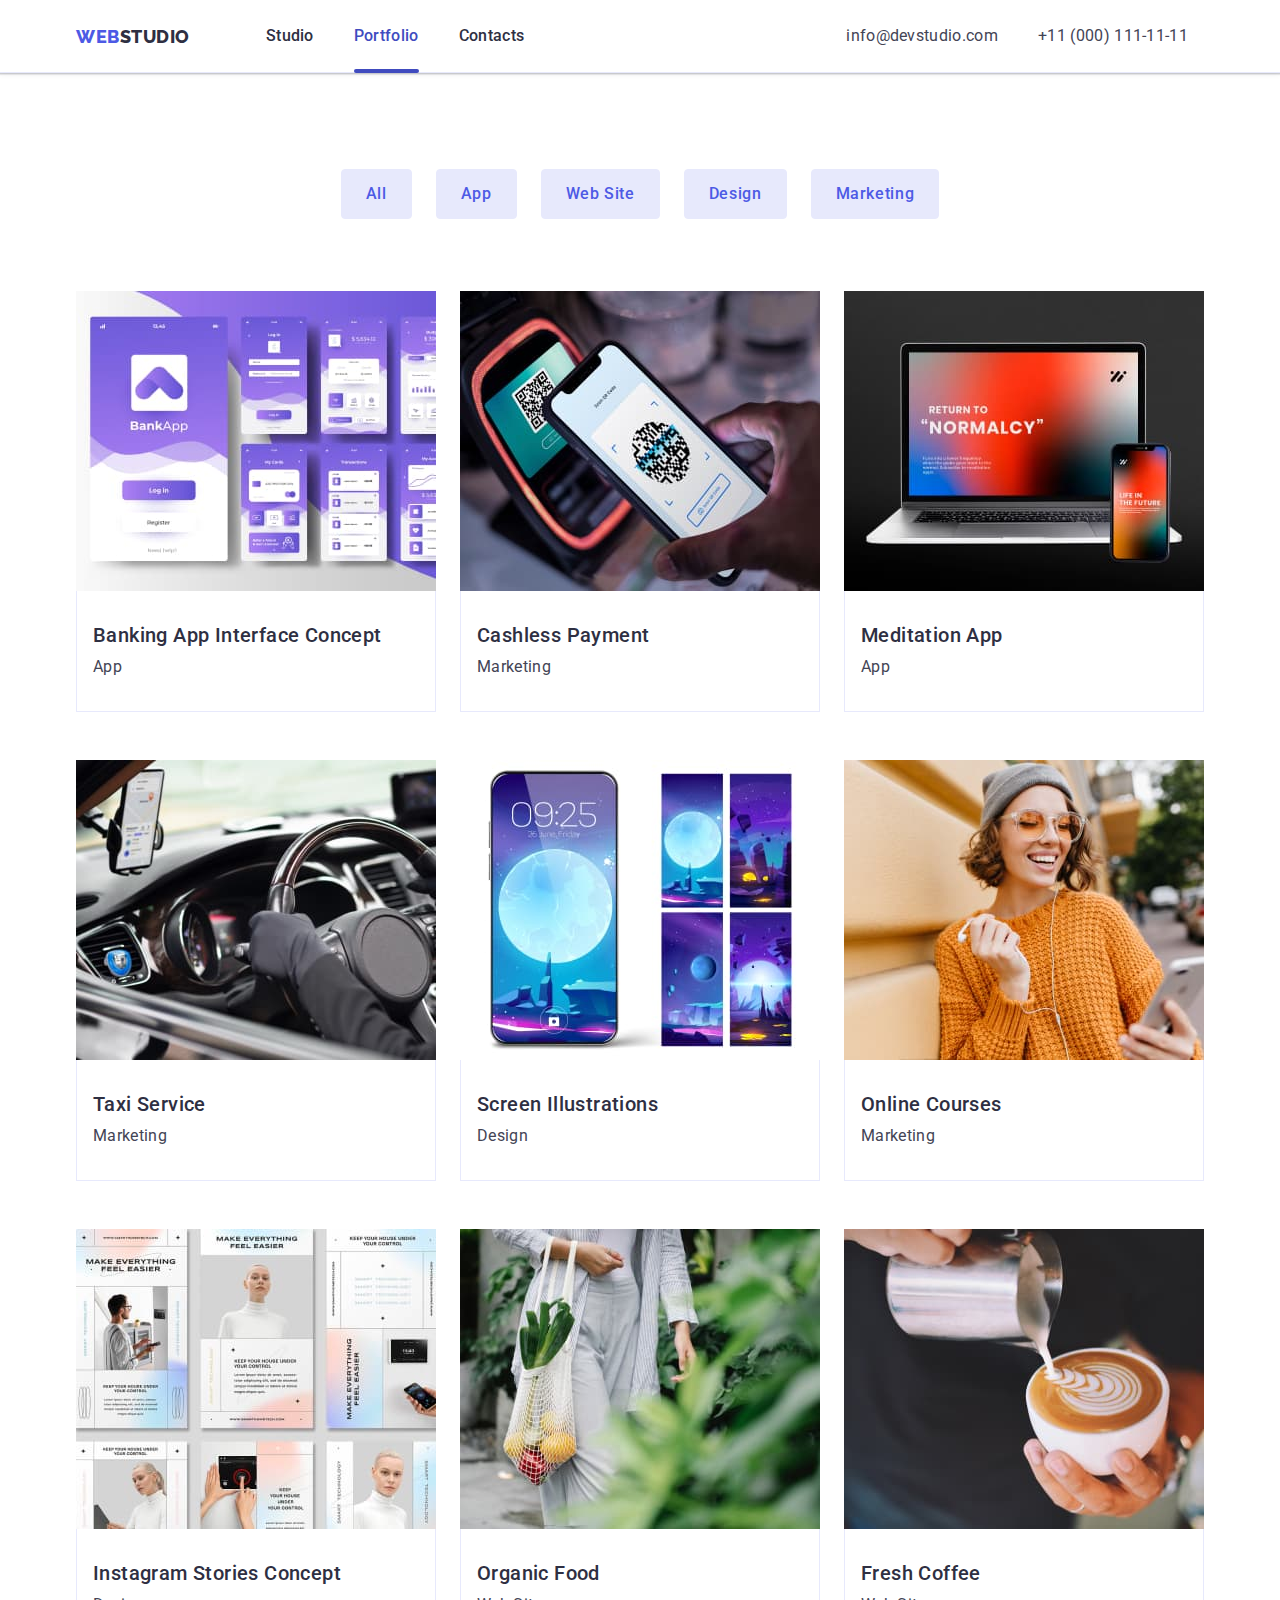
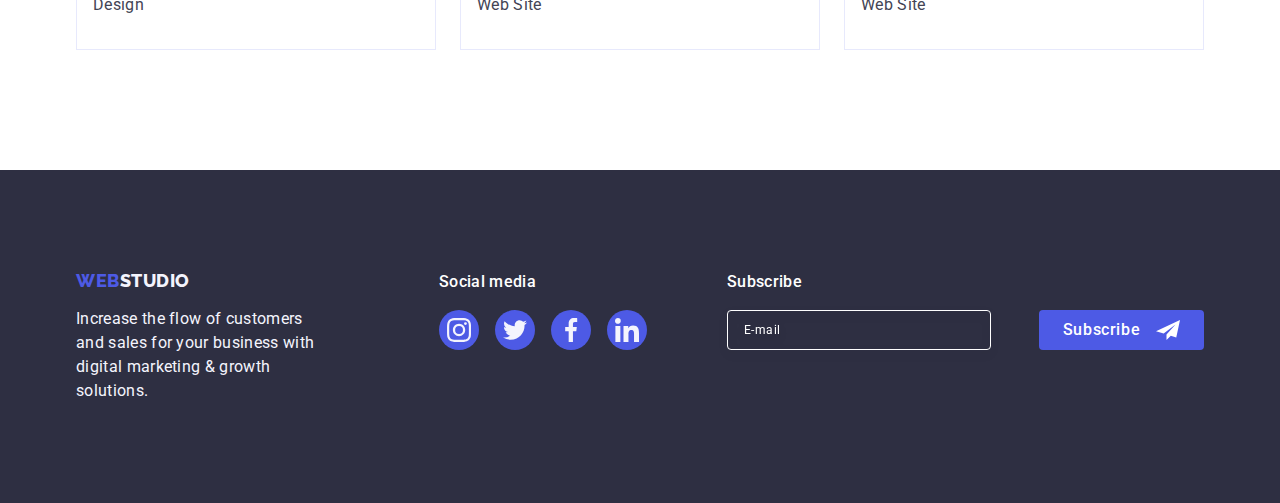
==== portfolio.html @ 4abc6503 "added" ====
<!DOCTYPE html>
<html lang="en">
<head>
    <meta charset="UTF-8">
    <meta name="viewport" content="width=device-width, initial-scale=1.0">
    <title>Portfolio</title>
    <link rel="preconnect" href="https://fonts.googleapis.com">
    <link rel="preconnect" href="https://fonts.gstatic.com" crossorigin>
    <link href="https://fonts.googleapis.com/css2?family=Raleway:wght@600;800&family=Roboto:wght@400;500;700&display=swap" rel="stylesheet">
    <link rel="stylesheet" href="https://cdnjs.cloudflare.com/ajax/libs/modern-normalize/2.0.0/modern-normalize.min.css">
    <link rel="stylesheet" href="css/styles.css">
</head>
<body class="body">
    <header class="header">
        <div class="container container-logo">
            <nav class="header-navigation">
                <a href="/index.html" class="logo"><span class="logo-web">Web</span><span class="logo-studio studio-dark">Studio</span></a>
                    <ul class="header-list">
                        <li class="header-list-main"><a class="header-list-link" href="index.html">Studio</a></li>
                        <li class="header-list-main"><a class="header-list-link current" href="portfolio.html">Portfolio</a></li>
                        <li class="header-list-main"><a class="header-list-link" href="Contacts">Contacts</a></li>
                    </ul>
            </nav>
            <address class="address">
                <ul class="contacts"> 
                    <li class="contacts-list"><a class="contact-item" href="email:info@devstudio.com">info@devstudio.com</a></li> 
                    <li class="contacts-list"><a class="contact-item" href="tel:+11(000)111-11-11">+11 (000) 111-11-11</a></li>
                 </ul>               
            </address>
        </div>
    </header>
<main class="options">
        <section class="options-buttons">
            <div class="container">
                <h1 hidden class="visually-hidden"> Buttons to choose </h1>
                <ul class="options-list">
                    <li class="options-item"><button class="options-item-btn" type="button">All</button></li>
                    <li class="options-item"><button class="options-item-btn" type="button">App</button></li>
                    <li class="options-item"><button class="options-item-btn" type="button">Web Site</button></li>
                    <li class="options-item"><button class="options-item-btn" type="button">Design</button></li>
                    <li class="options-item"><button class="options-item-btn" type="button">Marketing</button></li>
                </ul>
            <!--List of opportunities-->
                    <ul class="opportunities-list">
                        <li class="opportunities-item">
                            <a href="" class="item-card">
                                <div class="opportunities-cover-wrap">
                                    <img src="images/banking.jpg" alt="Banking App">
                                    <p class="opportunities-cover-text">14 Stylish and User-Friendly App Design Concepts · Task Manager App · Calorie Tracker App · Exotic Fruit Ecommerce App · Cloud Storage App</p>
                                </div>
                                <div class="card">
                                    <h2 class="item-text">Banking App Interface Concept</h2>
                                    <p class="item-descrip">App</p>
                                </div>
                            </a>
                        </li>
                        <li class="opportunities-item">
                            <a href="" class="item-card">
                                <div class="opportunities-cover-wrap">
                                    <img src="images/cashless.jpg" alt="Cashless Payment">
                                    <p class="opportunities-cover-text">14 Stylish and User-Friendly App Design Concepts · Task Manager App · Calorie Tracker App · Exotic Fruit Ecommerce App · Cloud Storage App</p>
                                </div>
                                <div class="card">
                                    <h2 class="item-text">Cashless Payment</h2>
                                    <p class="item-descrip">Marketing</p>
                                </div>
                            </a>
                        </li>
                        <li class="opportunities-item">
                            <a href="" class="item-card">
                                <div class="opportunities-cover-wrap">
                                    <img src="images/meditation.jpg" alt="Meditation App" width="360">
                                    <p class="opportunities-cover-text">14 Stylish and User-Friendly App Design Concepts · Task Manager App · Calorie Tracker App · Exotic Fruit Ecommerce App · Cloud Storage App</p>
                                </div>
                                <div class="card">
                                    <h2 class="item-text">Meditation App</h2>
                                    <p class="item-descrip">App</p>
                                </div>
                            </a>
                        </li>
                        <li class="opportunities-item">
                            <a href="" class="item-card">
                                <div class="opportunities-cover-wrap">
                                    <img src="images/taxi.jpg" alt="Taxi Service" width="360">
                                    <p class="opportunities-cover-text">14 Stylish and User-Friendly App Design Concepts · Task Manager App · Calorie Tracker App · Exotic Fruit Ecommerce App · Cloud Storage App</p>
                                </div>
                                <div class="card">
                                    <h2 class="item-text">Taxi Service</h2>
                                    <p class="item-descrip">Marketing</p>
                                </div>
                            </a>
                        </li>
                        <li class="opportunities-item">
                            <a href="" class="item-card">
                                <div class="opportunities-cover-wrap">
                                    <img src="images/illustrations.jpg" alt="Screen Illustrations" width="360">
                                    <p class="opportunities-cover-text">14 Stylish and User-Friendly App Design Concepts · Task Manager App · Calorie Tracker App · Exotic Fruit Ecommerce App · Cloud Storage App</p>
                                </div>
                                <div class="card">
                                    <h2 class="item-text">Screen Illustrations</h2>
                                    <p class="item-descrip">Design</p>
                                </div>
                            </a>
                        </li>
                        <li class="opportunities-item">
                            <a class="item-card">
                                <div class="opportunities-cover-wrap"> 
                                    <img src="images/courses.jpg" alt="Online Courses" width="360">
                                    <p class="opportunities-cover-text">14 Stylish and User-Friendly App Design Concepts · Task Manager App · Calorie Tracker App · Exotic Fruit Ecommerce App · Cloud Storage App</p>
                                </div>
                                <div class="card">
                                    <h2 class="item-text">Online Courses</h2>
                                    <p class="item-descrip">Marketing</p>
                                </div>
                            </a>
                        </li>
                        <li class="opportunities-item">
                            <a class="item-card">
                                <div class="opportunities-cover-wrap">
                                    <img src="images/stories.jpg" alt="Instagram Stories Concept" width="360">
                                    <p class="opportunities-cover-text">14 Stylish and User-Friendly App Design Concepts · Task Manager App · Calorie Tracker App · Exotic Fruit Ecommerce App · Cloud Storage App</p>
                                </div>
                                <div class="card">
                                    <h2 class="item-text">Instagram Stories Concept</h2>
                                    <p class="item-descrip">Design</p>
                                </div>
                            </a>
                        </li>
                        <li class="opportunities-item">
                            <a class="item-card">
                                <div class="opportunities-cover-wrap">
                                    <img src="images/organic.jpg" alt="Organic Food" width="360">
                                    <p class="opportunities-cover-text">14 Stylish and User-Friendly App Design Concepts · Task Manager App · Calorie Tracker App · Exotic Fruit Ecommerce App · Cloud Storage App</p>
                                </div>
                                <div class="card">
                                    <h2 class="item-text">Organic Food</h2>
                                    <p class="item-descrip">Web Site</p>
                                </div>
                            </a>
                        </li>
                        <li class="opportunities-item">
                            <a class="item-card">
                                <div class="opportunities-cover-wrap">
                                    <img src="images/coffee.jpg" alt="Fresh Coffee" width="360">
                                    <p class="opportunities-cover-text">14 Stylish and User-Friendly App Design Concepts · Task Manager App · Calorie Tracker App · Exotic Fruit Ecommerce App · Cloud Storage App</p>
                                </div>
                                <div class="card">
                                    <h2 class="item-text">Fresh Coffee</h2>
                                    <p class="item-descrip">Web Site</p>
                                </div>
                            </a>
                        </li>                            
                    </ul>               
            </div>
        </section>    
</main> 
<footer class="end">
    <div class="container container-footer">
        <div class="container-webstudio">
            <a href="index.html" class="logo-end">Web<span class="logo-studio end-studio">Studio</span></a>
            <p class="end-text">Increase the flow of customers and sales for your business with digital marketing & growth solutions.</p>
        </div>
        <div class="container-socialmedia">
            <p class="social-media-text">Social media</p>
            <ul class="footer-icons-list">
                <li class="footer-icons-item">
                    <a href="./images/icons.svg#icon-instagram" class="footer-icons-links" >
                        <svg class="team-icons" width="24" height="24">
                            <use href="./images/icons.svg#icon-instagram"></use>
                        </svg>
                    </a>
                </li>
                <li class="footer-icons-item">
                    <a href="./images/icons.svg#icon-twitter" class="footer-icons-links">
                        <svg class="team-icons" width="24" height="24">
                            <use href="./images/icons.svg#icon-twitter"></use>
                        </svg>
                    </a>
                </li>
                <li class="footer-icons-item">
                    <a href="./images/icons.svg#icon-facebook" class="footer-icons-links">
                        <svg class="team-icons" width="24" height="24">
                            <use href="./images/icons.svg#icon-facebook"></use>
                        </svg>
                    </a>
                </li>
                <li class="footer-icons-item">
                    <a href="./images/icons.svg#icon-linkedin" class="footer-icons-links">
                        <svg class="team-icons" width="24" height="24">
                            <use href="./images/icons.svg#icon-linkedin"></use>
                        </svg>
                    </a>
                </li>
            </ul>
        </div>
        <div class="footer-subscribe-input">
            <p class="subscribe-text">Subscribe</p>
            <form class="subscribe-form">
                <label aria-label="footer subscribe email input" class="footer-aria-label">
                        <input type="email" name="footer-mail" class="footer-input" placeholder="E-mail"/>   
                </label>
                <button type="submit" class="footer-input-bottom">Subscribe
                    <svg class="icons-subscribe" width="24" height="24">
                        <use href="./images/icons.svg#icon-subscribe"></use>
                    </svg>
                </button> 
            </form>
        </div>
    </div>
</footer> 
</body>
</html>
---- css/styles.css ----
:root {
    --main-color: #FFFFFF;
    --second-color:#2E2F42;
    --third-color:#F4F4FD;
    --fourth-color:#434455;
    --fifth-color:#4D5AE5;
    --border-color:#E7E9FC; 

}

.body{
    background-color: #FFFFFF;
    color: #2E2F42;
    font-family: Roboto, sans-serif;
}

.container {
    max-width: 1158px;
    padding: 0 15px;
    margin: 0 auto;
}

h1, h2, h3, p {
	margin-top: 0;
	margin-bottom: 0;
}
ul{
	margin-top: 0;
	margin-bottom: 0;
	padding-left: 0;
}
img {
    display: block;
    width: 100%;
}
a {
    text-decoration: none;
    color: currentColor;
}
ul {
    list-style-type: none;
}


/* ----------Header-------------- */

.header {
    background-color: var(--main-color);
    border-bottom: 1px solid #e7e9fc;
    box-shadow: 0px 2px 1px rgba(46, 47, 66, 0.08), 
    0px 1px 1px rgba(46, 47, 66, 0.16), 
    0px 1px 6px rgba(46, 47, 66, 0.08);
}

.logo {
    color: #4D5AE5;
    font-size: 18px;
    font-weight: 800;
    line-height: calc(21/18);
    letter-spacing: 0.03em;
    margin-right: 76px;
    font-family: Raleway, sans-serif;
    text-transform: uppercase;
}
.container-logo {
    display: flex;
    align-items: center;
}

.logo-studio {
   color: #2E2F42;
}

.header-navigation {
    display: flex;
    align-items: center;
}
.header-list {
    display: flex;
    gap: 40px;
    margin-right: 322px;
}

.header-list-link {
    color: var(--second-color);
    font-size: 16px;
    font-weight: 500;
    line-height: calc(24/16);
    letter-spacing: 0.02em;
    padding: 24px 0;
    display: block;
    transition-property: color;
    transition: 250ms;
    transition-timing-function: cubic-bezier(0.4, 0, 0.2, 1);
}
.address {
    font-style: normal;
}
.contacts {
    display: flex;
    gap: 40px;
    margin-left: auto;
}
.header-list-link:hover {
    color: #404BBF;
}
.contact-item {
    color: var(--fourth-color);
    font-size: 16px;
    font-weight: 400;
    line-height: calc(24/16);
    letter-spacing: 0.02em;
    transition: color 250ms cubic-bezier(0.4, 0, 0.2, 1);
}
.contact-item:hover, .contact-item:focus {
    color: #404BBF;
}

/* -------- First Part -------- */

.main-part {
    background-color: var(--second-color);
    margin: 0 auto;
    padding: 188px 0;
    background-image: linear-gradient(rgba(46, 47, 66, 0.7), rgba(46, 47, 66, 0.7)), url(../images/background.jpeg);
    background-repeat: no-repeat;
    background-position: center;
    background-size: cover;
    max-width: 1440px;
}

.main-thesis {
    color: var(--main-color);
    font-size: 56px;
    font-weight: 700;
    line-height: 1.07;
    letter-spacing: 0.02em;
    max-width: 496px;
    text-align: center;
    margin: 0 auto;
}

.main-button { 
    color: var(--main-color);
    background-color: var(--fifth-color);
    font-family: inherit;
    line-height: calc(24/16);
    letter-spacing: 0.04em;
    cursor: pointer;
    display: block;
    margin: 0 auto;
    min-width: 169px;
    height: 56px;
    border: none;
    border-radius: 4px;
    margin-top: 48px;
    transition: background-color 250ms cubic-bezier(0.4, 0, 0.2, 1);
}
.main-button:hover, .main-button:focus {
    background-color: #404BBF;
}

.main-description-icons {
    width: 100%;
    height: 112px;
    background-color: #F4F4FD;
    margin-bottom: 13px;
    display: flex;
    align-items: center;
    justify-content: center;

}

/*-------------Second Part-----------*/

.main-description {
    padding: 120px 0;
}
.main-description-icons {
    border-radius: 4px;
    margin-bottom: 8px;
}
.main-description-list {
    background-color: var(--main-color);
    display: flex;
    gap: 24px;
}
.visually-hidden {
    position: absolute;
    width: 1px;
    height: 1px;
    margin: -1px;
    border: 0;
    padding: 0;
    white-space: nowrap;
    clip-path: inset(100%);
    clip: rect(0 0 0 0);
    overflow: hidden;
}
.main-description-item {
    width: calc((100% - 72px) / 4);
}
.description-name {
    font-size: 20px;
    font-weight: 500;
    line-height: calc(24/20);
    letter-spacing: 0.02em;  
    margin-bottom: 8px;
}

.description-mean {
    font-size: 16px;
    font-weight: 400;
    line-height: 1.5em;
    letter-spacing: 0.02em;
    color: #434455;
}
.about {
    padding-bottom: 120px;
}
.about-do {
    font-size: 36px;
    font-weight: 700;
    line-height: calc(40/36);
    letter-spacing: 0.02em;  
    color: var(--second-color);
    text-align: center;
    margin-bottom: 72px;
}
.about-do-list {
    display: flex;
    gap: 24px;
}
.about-do-item {
    width: calc((100% - 48px) / 3);
}

/*-------------Third Part------------*/
.team {
    background-color: var(--third-color);
    padding: 120px 0;
}
.our-team {
    font-size: 36px;
    font-weight: 700;
    line-height: calc(40/30);
    letter-spacing: 0.02em;
    text-align: center;
}
.our-team {
    margin-bottom: 72px;
}
.our-team-list {
    display: flex;
    gap: 24px;
}
.our-team-item {
    background-color: #FFFFFF;
    width: calc((100% - 72px) / 4);
    border-radius: 0px 0px 4px 4px; 
    box-shadow:  0px 1px 6px rgba(46, 47, 66, 0.08), 0px 1px 1px rgba(46, 47, 66, 0.16), 0px 2px 1px rgba(46, 47, 66, 0.08);
}
.worker{
    padding: 32px 0;
}
.name {
    font-size: 20px;
    font-weight: 500;
    line-height: calc(24/20);
    letter-spacing: 0.02em;
    margin-bottom: 8px;
    text-align: center;
}
.who {
    font-size: 16px;
    font-weight: 400;
    line-height: calc(24/16);
    letter-spacing: 0.02em;
    color: #434455;
    text-align: center;
}
.team-icons-list {
    display: flex;
    justify-content: center;
}
.team-icons-list {
    gap: 24px;
}
.team-icons-links {
    fill:none;
    width: 100%;
    height: 100%;
    background-color: #4D5AE5;
    border-radius: 50%;
    display: flex;
    align-items: center;
    justify-content: center;
    margin-top: 12px;
    transition: background-color 250ms cubic-bezier(0.4, 0, 0.2, 1);
}
.team-icons-links:hover, .team-icons-links:focus {
    background-color: #404bbf;
}
.team-icons-item {
    width: 40px;
    height: 40px;
}
.team-icons {
    fill: #f4f4fd;
}
.customers {
    padding: 120px 0;
}
.customers-thesis{
    font-size: 36px;
    font-weight: 700;
    line-height: calc(40/30);
    letter-spacing: 0.02em;
    text-align: center;
    line-height: 1.11;
    margin-bottom: 72px;
}
.customers-list {
    display: flex;
    gap: 24px;
}
.customers-item {
    width: calc((100% - 5 * 24px)/6);
    height: 88px;
}

.item-customer-icon {
    width: 100%;
    height: 100%;
    border-radius: 4px;
    border: 1px solid #8E8F99;
    display: flex;
    align-items: center;
    justify-content: center;
    color: #8e8f99;
    transition: border-color 250ms cubic-bezier(0.4, 0, 0.2, 1), color 250ms cubic-bezier(0.4, 0, 0.2, 1);
}
.item-customer-icon:hover {
    color: #404bbf;
    border-color: #404bbf;
}
.item-customer-icon:focus {
    color: #404bbf;
    border-color: #404bbf;
}

.customer-icon {
    fill: currentColor;
}
/*------------------Footer Part--------------*/
.end {
    background-color: var(--second-color);
    padding: 100px 0;
}
.logo-end{
    font-family: Raleway, sans-serif;
    color: #4D5AE5;
    font-size: 18px;
    font-weight: 800;
    line-height: calc(21/18);
    letter-spacing: 0.03em;
    display: inline-block;
    margin-bottom: 16px;
    text-transform: uppercase;
}
.end-studio {
    color: var(--third-color);
}
.end-text {
    font-size: 16px;
    font-weight: 400;
    line-height: calc(24/16);
    letter-spacing: 0.02em;
    color: var(--third-color);
    max-width: 264px;
}
.footer-icons-list {
    display: flex;
    gap: 16px;
}

.footer-icons-links {
    width: 40px;
    height: 40px;
    background-color: #4D5AE5;
    border-radius: 50%;
    display: flex;
    align-items: center;
    justify-content: center;
    transition: background-color 250ms cubic-bezier(0.4, 0, 0.2, 1);
}
.footer-icons-links:hover, .footer-icons-links:focus {
    background-color: #31d0aa;
}
.container-footer {
    display: flex;
    align-items: baseline;
}
.container-webstudio {
    margin-right: 120px;
}
.social-media-text {
    font-size: 16px;
    font-weight: 500;
    line-height: 1.5;
    letter-spacing: 0.02em;
    text-align: left;
    color: var(--main-color);
    margin-bottom: 16px;
}

/*------------------- PORTFOLIO ------------------*/


.options-buttons {
    padding-top: 96px;
    padding-bottom: 120px;
}

.options-list {
    display: flex;
    justify-content: center;
    gap: 24px;
    margin-bottom: 72px;
}

.card {
    border: 1px solid var(--border-color);
    padding: 32px 16px;
    border-top: none;
}

.options-item-btn {
    color: #4D5AE5;
    background-color: var(--border-color);
    font-size: 16px;
    font-weight: 500;
    line-height: calc(24/16);
    letter-spacing: 0.04em;
    border: none;
    cursor: pointer;
    padding: 12px 24px;
    border: 1px solid #e7e9fc;
    border-radius: 4px; 
    transition: color 250ms cubic-bezier(0.4, 0, 0.2, 1), background-color 250ms cubic-bezier(0.4, 0, 0.2, 1), border-color 250ms cubic-bezier(0.4, 0, 0.2, 1), box-shadow 250ms cubic-bezier(0.4, 0, 0.2, 1); 
}

.options-item-btn:hover, .options-item-btn:focus{ 
    background-color: #404BBF;
    color: #FFFFFF;  
    border: 1px solid transparent;
    box-shadow: 3px 1px rgba(0, 0, 0, 0.1), 0px 2px 1px rgba(0, 0, 0, 0.08), 0px 2px 2px rgba(0, 0, 0, 0.12); 
    transition: 250ms cubic-bezier(0.4, 0, 0.2, 1), background-color 250ms cubic-bezier(0.4, 0, 0.2, 1), border-color 250ms cubic-bezier(0.4, 0, 0.2, 1), box-shadow 250ms cubic-bezier(0.4, 0, 0.2, 1); 
}

.opportunities-list {
    display: flex;
    flex-wrap: wrap;
    column-gap: 24px;
    row-gap: 48px;
}
.opportunities-item {
    background-color: #FFFFFF;
    transition: box-shadow 250ms cubic-bezier(0.4, 0, 0.2, 1); 
}


.opportunities-cover-wrap {
    position: relative; 
    overflow: hidden;
}

.opportunities-cover-wrap:focus .opportunities-cover-text {
    transform: translateY(0);
}

.opportunities-cover-wrap:hover .opportunities-cover-text {
    transform: translateY(0);
}

.opportunities-cover-text {
    position: absolute;
    top:0;
    font-size: 16px;
    line-height: 1.5;
    letter-spacing: 0.02em;
    color: #f4f4fd;
    padding: 40px 32px;
    background-color: #4d5ae5; 
    width: 100%;
    height: 100%;
    transform: translateY(100%);
    transition: transform 250ms cubic-bezier(0.4, 0, 0.2, 1);
}
.item-card {
    display: block;
    background-color: var(--main-color);
    transition: box-shadow 250ms cubic-bezier(0.4, 0, 0.2, 1);
}

.item-card:hover {
    box-shadow: 0px 1px 6px rgba(46, 47, 66, 0.08), 0px 1px 1px rgba(46, 47, 66, 0.16), 0px 2px 1px rgba(46, 47, 66, 0.08);
}

.item-card:focus {
    box-shadow: 0px 1px 6px rgba(46, 47, 66, 0.08), 0px 1px 1px rgba(46, 47, 66, 0.16), 0px 2px 1px rgba(46, 47, 66, 0.08);
}

.item-card:hover .opportunities-cover-text {
    transform: translateY(0);
}

.item-card:focus .opportunities-cover-text {
    transform: translateY(0);
}

.item-text {
    font-size: 20px;
    font-weight: 500;
    line-height: calc(24/20);
    letter-spacing: 0.02em;
}
.item-text {
    margin-bottom: 8px;
}
.item-descrip {
    font-size: 16px;
    font-weight: 400;
    line-height: calc(24/16);
    letter-spacing: 0.02em;
    color: #434455;
}


/*---------------Backdrop---------------*/

.backdrop {
    position: fixed;
    width: 100%;
    height: 100%;
    background-color: #2E2F4266;
    top:0;
    transition: opacity 250ms cubic-bezier(0.4, 0, 0.2, 1), visibility 250ms cubic-bezier(0.4, 0, 0.2, 1); 
}

.modal {
    position: absolute;
    top: 50%;
    left: 50%;
    transform: translate(-50%, -50%) scaleX(1);
    width: 408px;
    min-height: 584px;
    border-radius: 4px;
    background-color: #FCFCFC;
    transition: transform 250ms cubic-bezier(0.4, 0, 0.2, 1);
    box-shadow: 0px 1px 1px rgba(0, 0, 0, 0.14), 0px 1px 3px rgba(0, 0, 0, 0.12), 0px 2px 1px rgba(0, 0, 0, 0.2);
    padding: 72px 24px 24px 24px;
}
.backdrop.is-hidden .modal {
    transform: translate(-50%, -50%) scaleX(0);
}
.close-btn {
    width: 24px;
    height: 24px;
    padding: 0;
    display: flex;
    justify-content: center;
    align-items: center;
    border-radius: 50%;
    background-color: #E7E9FC;
    border: 1px solid rgb(0, 0, 0, 0.1);
    position: absolute;
    top: 24px;
    right: 24px;
    cursor: pointer;
    transition: background-color 250ms cubic-bezier(0.4, 0, 0.2, 1), border 250ms cubic-bezier(0.4, 0, 0.2, 1); 
}
.close-btn:hover, .close-btn:focus {
    background-color: #404bbf; 
    border: none;
    fill: #ffffff;
}
.close-icon {
    transition: fill 250ms cubic-bezier(0.4, 0, 0.2, 1);
}
.is-hidden {
    opacity: 0;
    visibility: hidden;
    pointer-events: none;
}

.current {
    position: relative;
    color: #404bbf;
    transition: color 250ms cubic-bezier(0.4, 0, 0.2, 1);
}
.current::after {
    position: absolute;
    display: block;
    width: 100%;
    height: 4px;
    content: '';
    background-color: #404BBF;
    bottom: -1px;
    border-radius: 2px;
}

.modal-title {
    font-family: Roboto;
    font-size: 16px;
    font-weight: 500;
    line-height: 24px;
    letter-spacing: 0.02em;
    text-align: center;
    background-color: rgba(252, 252, 252, 1);
    margin-bottom: 23px;
    margin-bottom: 16px;
}
.modal-input {
    width: 100%;
    height: 40px;
    border: 1px solid rgba(46, 47, 66, 0.4);
    border-radius: 4px;
    padding-left: 38px;
    padding-right: 19px;
    outline: transparent;
    transition: border-color 250ms cubic-bezier(0.4, 0, 0.2, 1);
    background-color: transparent;
}
.modal-lebal {
    display: block;
    margin-bottom: 4px;
    font-size: 12px;
    font-family: inherit;
    line-height: 1.17;
    letter-spacing: 0.04em;
    color: rgba(142, 143, 153, 1);
    
}

.modal-input:focus {
    border-color: var(--fifth-color);
}
.modal-input:focus + .modal-icon {
    fill: var(--fifth-color);
}

.modal-comment {
    width: 100%;
    height: 120px;
    background-color: transparent; 
    border: 1px solid rgba(46, 47, 66, 0.4);
    border-radius: 4px;
    padding-left: 38px;
    padding-right: 19px;
    outline: transparent;
    transition: border-color 250ms cubic-bezier(0.4, 0, 0.2, 1);
    color: rgba(46, 47, 66, 0.4);
    font-family: inherit;
    font-size: 12px;
    line-height: 1.17; 
    letter-spacing: 0.04em; 
    resize: none;
}
.modal-comment {
    padding: 8px 16px;
}
.modal-comment:focus  {
    border-color: #4D5AE5;
}

.modal-field {
    margin-bottom: 8px;
}
.modal-field-comment {
    margin-bottom: 16px;
}

.modal-field-privacy {
    margin-bottom: 24px;
}
.modal-button {
    display: block;
    background-color: rgba(77, 90, 229, 1);
    color: rgba(255, 255, 255, 1);
    font-family: inherit;
    line-height: calc(24/16);
    letter-spacing: 0.04em;
    font-weight: 500;
    cursor: pointer;
    min-width: 169px;
    height: 56px;
    border: none;
    border-radius: 4px;
    box-shadow: 0px 4px 4px 0px rgba(0, 0, 0, 0.15);
    margin-top: 24px;
    transform: translateX(50%);
    transition: background-color 250ms cubic-bezier(0.4, 0, 0.2, 1);
}

.modal-button:disabled {
    background-color: rgba(77, 90, 229, 1);
    color: rgba(255, 255, 255, 1);
}
.modal-input-box {
    position: relative;
}
.modal-input::placeholder {
    font-family: inherit;
    line-height: calc(14/12);
    letter-spacing: 0.04em;
    color: rgba(46, 47, 66, 0.4);
}
.modal-icon {
    position: absolute;
    left: 18px;
    top: 50%;
    transform: translateY(-50%);
    transition: fill 250ms cubic-bezier(0.4, 0, 0.2, 1);
    left: 16px;
}

.modal-policy-text {
    color: rgba(142, 143, 153, 1);
    font-size: 12px;
    line-height: 1.17; 
    letter-spacing: 0.04em; 
    display: block;
    align-items: center;
}

.modal-policy-check {
    color: var(--fifth-color);
    text-decoration: underline;
}

.span-privacy {
    width: 16px;
    height: 16px;
    border-radius: 2px;
    border: 1px solid rgba(46, 47, 66, 0.4);
    margin-right: 8px;
    display: inline-flex;
    align-items: center;
    justify-content: center;
    fill: transparent;
    transition: background-color 250ms cubic-bezier(0.4, 0, 0.2, 1), border 250ms cubic-bezier(0.4, 0, 0.2, 1), fill 250ms cubic-bezier(0.4, 0, 0.2, 1);
}


.modal-policy:checked + .modal-policy-text span {
    background-color: #404bbf;
    border: none;
    fill: #F4F4FD;
}

.subscribe-text {
    font-size: 16px;
    font-weight: 500;
    line-height: 1.5;
    letter-spacing: 0.02em;
    text-align: left;
    color: var(--main-color);
    margin-bottom: 16px;
}
.footer-subscribe-input {
    display: block;
    margin-left: 80px;
}

.footer-input {
    width: 264px;
    height: 40px;
    padding: 16px;
    border-radius: 4px;
    color: #FFFFFF;
    border: 1px solid var(--main-color);
    background-color:transparent;
    margin-right: 24px;
    font-size: 12px;
    line-height: 1.5;
    letter-spacing: 0.04em; 
    filter: drop-shadow(0px 4px 4px rgba(0, 0, 0, 0.15));
}
.footer-input::placeholder {
    color: var(--main-color);
}
.subscribe-form {
    display: flex;
    gap: 24px;
}

.footer-input-bottom {
    min-width: 165px;
    height: 40px;
    display: flex;
    align-items: center;
    justify-content: center;
    color: var(--main-color);
    background-color: rgba(77, 90, 229, 1);
    font-family: "Roboto", sans-serif;
    font-size: 16px;
    font-weight: 500;
    line-height: 1.5;
    letter-spacing: 0.04em;
    border-radius: 4px;
    border: none;
    cursor: pointer;
}
.icons-subscribe {
    margin-left: 16px;
    fill: var(--main-color);
}
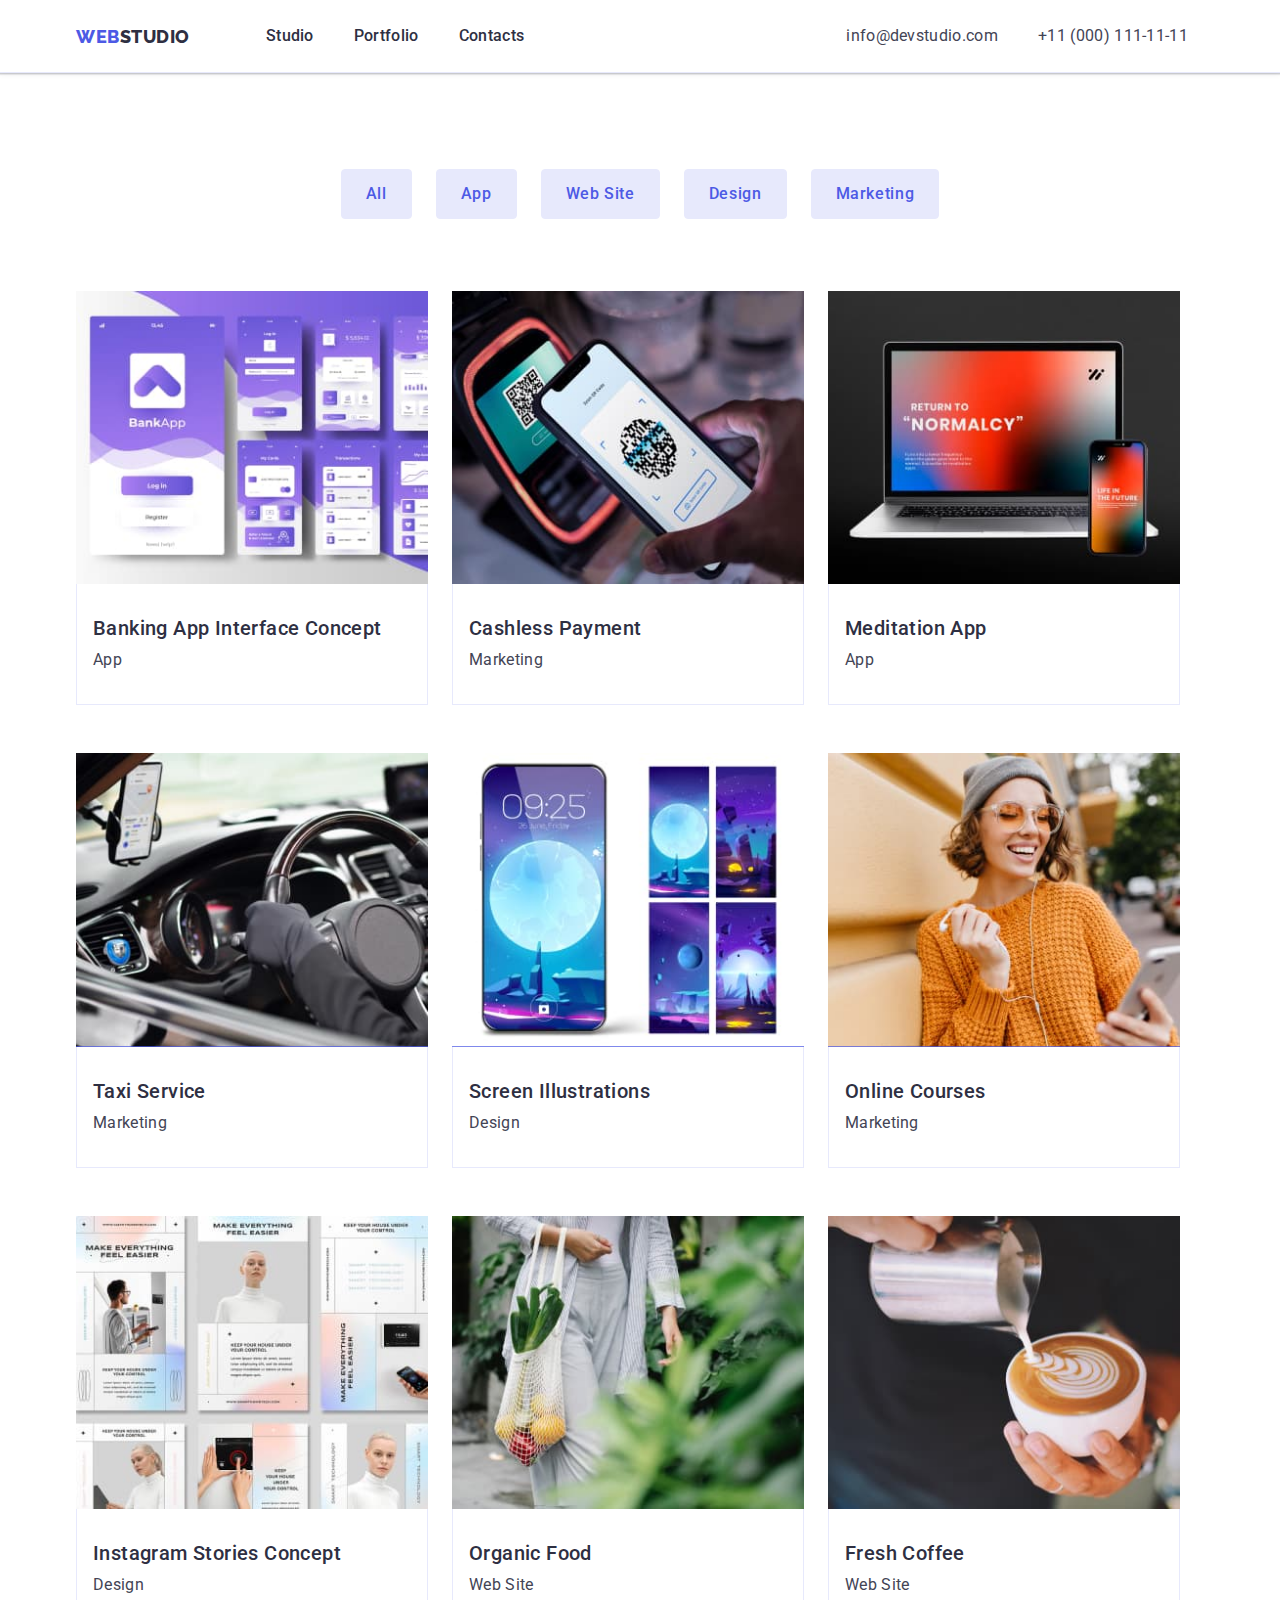
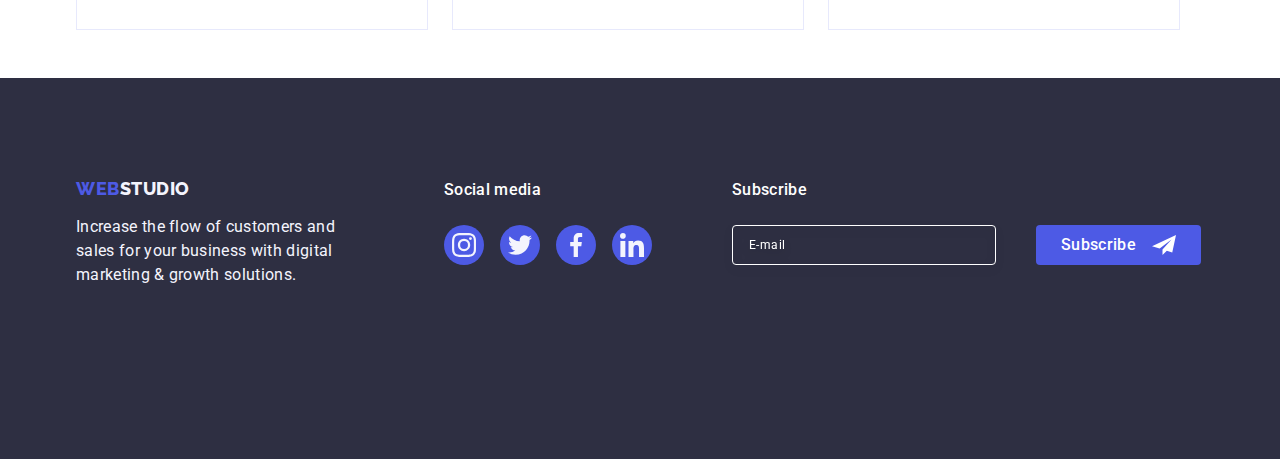
==== commit c76c13f3: "changes" ====
--- a/portfolio.html
+++ b/portfolio.html
@@ -27,6 +27,59 @@
                     <li class="contacts-list"><a class="contact-item" href="tel:+11(000)111-11-11">+11 (000) 111-11-11</a></li>
                  </ul>               
             </address>
+                <button type="button" class="header-data-open" data-menu-open>
+                    <svg class="open-icon" width="30" height="19">
+                          <use href="./images/icons.svg#icon-charm"></use>
+                    </svg>
+                </button>
+        </div>
+        <div class="mob-menu is-hidden" data-menu>
+            <div class="mob-menu-div">
+                <button type="button" class="header-menu-close" data-menu-close>
+                    <svg class="close-icon" width="8" height="8">
+                        <use href="./images/icons.svg#icon-close"></use>
+                    </svg>
+                </button>
+                <ul class="mob-menu-list">
+                    <li class="mob-menu-list-main"><a class="mob-menu-list-link current" href="index.html">Studio</a></li>
+                    <li class="mob-menu-list-main"><a class="mob-menu-list-link" href="portfolio.html">Portfolio</a></li>
+                    <li class="mob-menu-list-main"><a class="mob-menu-list-link" href="Contacts">Contacts</a></li>
+                </ul>
+            </div>
+            <ul class="mob-menu-contacts"> 
+                <li class="mob-contacts-list mob-list-tel"><a class="mob-contact-item mob-tel" href="tel:+11(000)111-11-11">+11 (000) 111-11-11</a></li>
+                <li class="mob-contacts-list mob-list-email"><a class="mob-contact-item mob-email" href="email:info@devstudio.com">info@devstudio.com</a></li> 
+             </ul>  
+            <ul class="mob-icons-list">
+                <li class="mob-icons-item">
+                    <a href="./images/icons.svg#icon-instagram" class="mob-icons-links" >
+                        <svg class="team-icons" width="24" height="24">
+                               <use href="./images/icons.svg#icon-instagram"></use>
+                        </svg>
+                    </a>
+                </li>
+                <li class="mob-icons-item">
+                    <a href="./images/icons.svg#icon-twitter" class="mob-icons-links">
+                        <svg class="team-icons" width="24" height="24">
+                            <use href="./images/icons.svg#icon-twitter"></use>
+                        </svg>
+                    </a>
+                </li>
+                <li class="mob-icons-item">
+                    <a href="./images/icons.svg#icon-facebook" class="mob-icons-links">
+                        <svg class="team-icons" width="24" height="24">
+                            <use href="./images/icons.svg#icon-facebook"></use>
+                        </svg>
+                    </a>
+                </li>
+                <li class="mob-icons-item">
+                    <a href="./images/icons.svg#icon-linkedin" class="mob-icons-links">
+                        <svg class="team-icons" width="24" height="24">
+                            <use href="./images/icons.svg#icon-linkedin"></use>
+                        </svg>
+                    </a>
+                </li>
+            </ul>
         </div>
     </header>
 <main class="options">
@@ -45,7 +98,12 @@
                         <li class="opportunities-item">
                             <a href="" class="item-card">
                                 <div class="opportunities-cover-wrap">
-                                    <img src="images/banking.jpg" alt="Banking App">
+                                    <picture>
+                                        <source srcset="images/bank-mob-1.jpg 1px, ./images/bank-mob-2.jpg 2px" media="(min-width:428px)"/>
+                                        <source srcset="images/bank-tab-1.jpg 1px, ./images/bank-tab-2.jpg 2px" media="(min-width:768px)"/>
+                                        <source srcset= "images/bank-desk-1.jpg 1px, ./images/bank-desk-2.jpg 2px" media="(min-width:1158px)"/>
+                                        <img src="images/banking.jpg" alt="Banking App" width="396px"/>
+                                    </picture>
                                     <p class="opportunities-cover-text">14 Stylish and User-Friendly App Design Concepts · Task Manager App · Calorie Tracker App · Exotic Fruit Ecommerce App · Cloud Storage App</p>
                                 </div>
                                 <div class="card">
@@ -57,7 +115,12 @@
                         <li class="opportunities-item">
                             <a href="" class="item-card">
                                 <div class="opportunities-cover-wrap">
-                                    <img src="images/cashless.jpg" alt="Cashless Payment">
+                                    <picture>
+                                        <source srcset="images/pay-mob-1.jpg 1px, ./images/pay-mob-2.jpg 2px" media="(min-width:428px)"/>
+                                        <source srcset="images/pay-tab-1.jpg 1px, ./images/pay-tab-2.jpg 2px" media="(min-width:768px)"/>
+                                        <source srcset="images/pay-desk-1.jpg 1px, ./images/pay-desk-2.jpg 2px" media="(min-width:1158px)"/>                                                                                
+                                        <img src="images/cashless.jpg" alt="Cashless Payment" width="396px"/>
+                                    </picture>
                                     <p class="opportunities-cover-text">14 Stylish and User-Friendly App Design Concepts · Task Manager App · Calorie Tracker App · Exotic Fruit Ecommerce App · Cloud Storage App</p>
                                 </div>
                                 <div class="card">
@@ -69,7 +132,12 @@
                         <li class="opportunities-item">
                             <a href="" class="item-card">
                                 <div class="opportunities-cover-wrap">
-                                    <img src="images/meditation.jpg" alt="Meditation App" width="360">
+                                    <picture>
+                                        <source srcset="images/app-mob-1.jpg 1px, ./images/app-mob-2.jpg 2px" media="(min-width:428px)"/>
+                                        <source srcset="images/app-tab-1.jpg 1px, ./images/app-tab-2.jpg 2px" media="(min-width:768px)"/>
+                                        <source srcset="images/app-desk-1.jpg 1px, ./images/app-desk-2.jpg 2px" media="(min-width:1158px)"/>                                                                                
+                                        <img src="images/meditation.jpg" alt="Meditation App" width="396"/>
+                                    </picture>
                                     <p class="opportunities-cover-text">14 Stylish and User-Friendly App Design Concepts · Task Manager App · Calorie Tracker App · Exotic Fruit Ecommerce App · Cloud Storage App</p>
                                 </div>
                                 <div class="card">
@@ -81,7 +149,12 @@
                         <li class="opportunities-item">
                             <a href="" class="item-card">
                                 <div class="opportunities-cover-wrap">
-                                    <img src="images/taxi.jpg" alt="Taxi Service" width="360">
+                                    <picture>
+                                        <source srcset="images/taxi-mob1.jpg 1px, ./images/taxi-mob-2.jpg 2px" media="(min-width:428px)"/>
+                                        <source srcset="images/taxi-tab-1.jpg 1px, ./images/taxi-tab-2.jpg 2px" media="(min-width:768px)"/>
+                                        <source srcset="images/taxi-desk-1.jpg 1px, ./images/taxi-desk-2.jpg 2px" media="(min-width:1158px)"/>                                                                                
+                                        <img src="images/taxi.jpg" alt="Taxi Service" width="396"/>
+                                    </picture>
                                     <p class="opportunities-cover-text">14 Stylish and User-Friendly App Design Concepts · Task Manager App · Calorie Tracker App · Exotic Fruit Ecommerce App · Cloud Storage App</p>
                                 </div>
                                 <div class="card">
@@ -93,7 +166,12 @@
                         <li class="opportunities-item">
                             <a href="" class="item-card">
                                 <div class="opportunities-cover-wrap">
-                                    <img src="images/illustrations.jpg" alt="Screen Illustrations" width="360">
+                                    <picture>
+                                        <source srcset="images/screen-mob-1.jpg 1px, ./images/screen-mob-2.jpg 2px" media="(min-width:428px)"/>
+                                        <source srcset="images/screen-tab-1.jpg 1px, ./images/screen-tab-2.jpg 2px" media="(min-width:768px)"/>
+                                        <source srcset="images/screen-desk-1.jpg 1px, ./images/screen-desk-2.jpg 2px" media="(min-width:1158px)"/>
+                                        <img src="images/illustrations.jpg" alt="Screen Illustrations" width="396"/>
+                                    </picture>
                                     <p class="opportunities-cover-text">14 Stylish and User-Friendly App Design Concepts · Task Manager App · Calorie Tracker App · Exotic Fruit Ecommerce App · Cloud Storage App</p>
                                 </div>
                                 <div class="card">
@@ -105,7 +183,13 @@
                         <li class="opportunities-item">
                             <a class="item-card">
                                 <div class="opportunities-cover-wrap"> 
-                                    <img src="images/courses.jpg" alt="Online Courses" width="360">
+                                <div class="opportunities-cover-wrap">
+                                    <picture>
+                                        <source srcset="images/courses-mob-1.jpg 1px, ./images/courses-mob-2.jpg 2px" media="(min-width:428px)"/>
+                                        <source srcset="images/courses-tab-1.jpg 1px, ./images/courses-tab-2.jpg 2px" media="(min-width:768px)"/>
+                                        <source srcset="images/courses-desk-1.jpg 1px, ./images/courses-desk-2.jpg 2px" media="(min-width:1158px)"/>
+                                    <img src="images/courses.jpg" alt="Online Courses" width="396"/>
+                                    </picture>
                                     <p class="opportunities-cover-text">14 Stylish and User-Friendly App Design Concepts · Task Manager App · Calorie Tracker App · Exotic Fruit Ecommerce App · Cloud Storage App</p>
                                 </div>
                                 <div class="card">
@@ -117,7 +201,12 @@
                         <li class="opportunities-item">
                             <a class="item-card">
                                 <div class="opportunities-cover-wrap">
-                                    <img src="images/stories.jpg" alt="Instagram Stories Concept" width="360">
+                                    <picture>
+                                        <source srcset="images/inst-mob-1.jpg 1px, ./images/inst-mob-2.jpg 2px" media="(min-width:428px)"/>
+                                        <source srcset="images/inst-tab-1.jpg 1px, ./images/inst-tab-2.jpg 2px" media="(min-width:768px)"/>
+                                        <source srcset="images/inst-desk-1.jpg 1px, ./images/inst-desk-2.jpg 2px" media="(min-width:1158px)"/>
+                                        <img src="images/stories.jpg" alt="Instagram Stories Concept" width="396"/>
+                                    </picture>
                                     <p class="opportunities-cover-text">14 Stylish and User-Friendly App Design Concepts · Task Manager App · Calorie Tracker App · Exotic Fruit Ecommerce App · Cloud Storage App</p>
                                 </div>
                                 <div class="card">
@@ -129,7 +218,12 @@
                         <li class="opportunities-item">
                             <a class="item-card">
                                 <div class="opportunities-cover-wrap">
-                                    <img src="images/organic.jpg" alt="Organic Food" width="360">
+                                    <picture>
+                                        <source srcset="images/food-mob-1.jpg 1px, ./images/food-mob-2.jpg 2px" media="(min-width:428px)"/>
+                                        <source srcset="images/food-tab-1.jpg 1px, ./images/food-tab-2.jpg 2px" media="(min-width:768px)"/>
+                                        <source srcset="images/food-desk-1.jpg 1px, ./images/food-desk-2.jpg 2px" media="(min-width:1158px)"/>
+                                        <img src="images/organic.jpg" alt="Organic Food" width="396"/>
+                                    </picture>
                                     <p class="opportunities-cover-text">14 Stylish and User-Friendly App Design Concepts · Task Manager App · Calorie Tracker App · Exotic Fruit Ecommerce App · Cloud Storage App</p>
                                 </div>
                                 <div class="card">
@@ -141,7 +235,12 @@
                         <li class="opportunities-item">
                             <a class="item-card">
                                 <div class="opportunities-cover-wrap">
-                                    <img src="images/coffee.jpg" alt="Fresh Coffee" width="360">
+                                    <picture>
+                                        <source srcset="images/coffee-mob-1.jpg 1px, ./images/coffee-mob-2.jpg 2px" media="(min-width:428px)"/>
+                                        <source srcset="images/coffee-tab-1.jpg 1px, ./images/coffee-tab-2.jpg 2px" media="(min-width:768px)"/>
+                                        <source srcset="images/coffee-desk-1.jpg 1px, ./images/coffee-desk-2.jpg 2px" media="(min-width:1158px)"/>
+                                        <img src="images/coffee.jpg" alt="Fresh Coffee" width="396"/>
+                                    </picture>
                                     <p class="opportunities-cover-text">14 Stylish and User-Friendly App Design Concepts · Task Manager App · Calorie Tracker App · Exotic Fruit Ecommerce App · Cloud Storage App</p>
                                 </div>
                                 <div class="card">
@@ -156,58 +255,63 @@
 </main> 
 <footer class="end">
     <div class="container container-footer">
-        <div class="container-webstudio">
-            <a href="index.html" class="logo-end">Web<span class="logo-studio end-studio">Studio</span></a>
-            <p class="end-text">Increase the flow of customers and sales for your business with digital marketing & growth solutions.</p>
-        </div>
-        <div class="container-socialmedia">
-            <p class="social-media-text">Social media</p>
-            <ul class="footer-icons-list">
-                <li class="footer-icons-item">
-                    <a href="./images/icons.svg#icon-instagram" class="footer-icons-links" >
-                        <svg class="team-icons" width="24" height="24">
-                            <use href="./images/icons.svg#icon-instagram"></use>
-                        </svg>
-                    </a>
-                </li>
-                <li class="footer-icons-item">
-                    <a href="./images/icons.svg#icon-twitter" class="footer-icons-links">
-                        <svg class="team-icons" width="24" height="24">
-                            <use href="./images/icons.svg#icon-twitter"></use>
-                        </svg>
-                    </a>
-                </li>
-                <li class="footer-icons-item">
-                    <a href="./images/icons.svg#icon-facebook" class="footer-icons-links">
-                        <svg class="team-icons" width="24" height="24">
-                            <use href="./images/icons.svg#icon-facebook"></use>
-                        </svg>
-                    </a>
-                </li>
-                <li class="footer-icons-item">
-                    <a href="./images/icons.svg#icon-linkedin" class="footer-icons-links">
-                        <svg class="team-icons" width="24" height="24">
-                            <use href="./images/icons.svg#icon-linkedin"></use>
-                        </svg>
-                    </a>
-                </li>
-            </ul>
+        <div class="container-web-social">
+            <div class="container-webstudio">
+                <a href="index.html" class="logo-end">Web<span class="logo-studio end-studio">Studio</span></a>
+                <p class="end-text">Increase the flow of customers and sales for your business with digital marketing & growth solutions.</p>
+            </div>
+            <div class="container-socialmedia">
+                <p class="social-media-text">Social media</p>
+                <ul class="footer-icons-list">
+                    <li class="footer-icons-item">
+                        <a href="./images/icons.svg#icon-instagram" class="footer-icons-links" >
+                            <svg class="team-icons" width="24" height="24">
+                                <use href="./images/icons.svg#icon-instagram"></use>
+                            </svg>
+                        </a>
+                    </li>
+                    <li class="footer-icons-item">
+                        <a href="./images/icons.svg#icon-twitter" class="footer-icons-links">
+                            <svg class="team-icons" width="24" height="24">
+                                <use href="./images/icons.svg#icon-twitter"></use>
+                            </svg>
+                        </a>
+                    </li>
+                    <li class="footer-icons-item">
+                        <a href="./images/icons.svg#icon-facebook" class="footer-icons-links">
+                            <svg class="team-icons" width="24" height="24">
+                                <use href="./images/icons.svg#icon-facebook"></use>
+                            </svg>
+                        </a>
+                    </li>
+                    <li class="footer-icons-item">
+                        <a href="./images/icons.svg#icon-linkedin" class="footer-icons-links">
+                            <svg class="team-icons" width="24" height="24">
+                                <use href="./images/icons.svg#icon-linkedin"></use>
+                            </svg>
+                        </a>
+                    </li>
+                </ul>
+            </div>
         </div>
         <div class="footer-subscribe-input">
-            <p class="subscribe-text">Subscribe</p>
-            <form class="subscribe-form">
-                <label aria-label="footer subscribe email input" class="footer-aria-label">
-                        <input type="email" name="footer-mail" class="footer-input" placeholder="E-mail"/>   
-                </label>
-                <button type="submit" class="footer-input-bottom">Subscribe
-                    <svg class="icons-subscribe" width="24" height="24">
-                        <use href="./images/icons.svg#icon-subscribe"></use>
-                    </svg>
-                </button> 
-            </form>
+                <p class="subscribe-text">Subscribe</p>
+                    <form class="subscribe-form">
+                        <div class="input-button">
+                            <label aria-label="footer subscribe email input" class="footer-aria-label">
+                                <input type="email" name="footer-mail" class="footer-input" placeholder="E-mail"/>   
+                        </label>
+                        <button type="submit" class="footer-input-bottom">Subscribe
+                            <svg class="icons-subscribe" width="24" height="24">
+                                <use href="./images/icons.svg#icon-subscribe"></use>
+                            </svg>
+                        </button> 
+                        </div>
+                    </form>
         </div>
     </div>
 </footer> 
+<script src="js/menu.js"></script>
 </body>
 </html>
 
--- a/css/styles.css
+++ b/css/styles.css
@@ -12,6 +12,8 @@
     background-color: #FFFFFF;
     color: #2E2F42;
     font-family: Roboto, sans-serif;
+    margin: 0;
+    overflow-x: hidden; 
 }
 
 .container {
@@ -70,15 +72,21 @@
 .logo-studio {
    color: #2E2F42;
 }
-
+.header-menu-open {
+    margin-left: auto;
+}
+
+.icon-close-btn {
+    margin-left: auto;
+    fill: #2E2F42;
+}
 .header-navigation {
     display: flex;
     align-items: center;
 }
 .header-list {
-    display: flex;
+    display: none;
     gap: 40px;
-    margin-right: 322px;
 }
 
 .header-list-link {
@@ -97,12 +105,13 @@
     font-style: normal;
 }
 .contacts {
-    display: flex;
+    display: none;
     gap: 40px;
     margin-left: auto;
 }
 .header-list-link:hover {
     color: #404BBF;
+    transition: color 250ms cubic-bezier(0.4, 0, 0.2, 1);
 }
 .contact-item {
     color: var(--fourth-color);
@@ -115,27 +124,142 @@
 .contact-item:hover, .contact-item:focus {
     color: #404BBF;
 }
+.mob-menu {
+    display: flex;
+    flex-direction: column;
+    justify-content: space-between;
+    position: fixed;
+    top: 0;
+    z-index: 20;
+    background-color: var(--main-color);
+    width: 100%;
+    height: 100%;
+    padding: 40px;
+    overflow: auto;
+}
+
+.mob-menu-list {
+    margin-bottom: 100px;
+}
+.header-menu-close {
+    display: block;
+    margin-left: auto;
+    margin-bottom: 32px;
+    border-radius: 50%;
+    width: 24px;
+    height: 24px;
+    background-color: none;
+    border: 1px solid rgb(0, 0, 0, 0.1);
+    background-color: var(--main-color);
+    cursor: pointer;
+    transition: background-color 250ms cubic-bezier(0.4, 0, 0.2, 1), border 250ms cubic-bezier(0.4, 0, 0.2, 1);
+}
+.header-data-open {
+    margin-left: auto;
+    padding-top: 24px;
+    padding-bottom: 24px;
+    background-color: transparent;
+    border: none;
+    cursor: pointer;
+    transition: background-color 250ms cubic-bezier(0.4, 0, 0.2, 1), border 250ms cubic-bezier(0.4, 0, 0.2, 1);
+}
+.open-icon {
+    fill: #2E2F42;
+    stroke: #2E2F42;
+}
+.mob-menu-list-main:not(:last-child){
+    margin-bottom: 40px;
+}
+.mob-menu-list-link {
+    color: rgba(46, 47, 66, 1);
+    font-size: 36px;
+    font-weight: 700;
+    line-height: calc(40/36);
+    letter-spacing: 0.02em;
+    text-align: left;
+}
+.mob-menu-list-link:hover {
+    color: #404BBF;
+}
+.mob-contact-item:hover {
+    color: #404BBF;
+}
+
+.mob-list-tel {
+    margin-bottom: 40px;
+}
+.mob-tel {
+    font-family: sans-serif;
+    font-size: 36px;
+    font-weight: 700;
+    line-height: calc(40/36);
+    letter-spacing: 0.02em;
+    color: rgba(67, 68, 85, 1);
+}
+.mob-email {
+    font-family: sans-serif;
+    font-size: 20px;
+    font-weight: 500;
+    line-height: calc(24/20);
+    letter-spacing: 0.02em;
+}
+
+.mob-icons-list {
+    display: flex;
+    gap: 56px;
+}
+
+.mob-icons-links {
+    width: 40px;
+    height: 40px;
+    background-color: #4D5AE5;
+    border-radius: 50%;
+    display: flex;
+    align-items: center;
+    justify-content: center;
+    transition: background-color 250ms cubic-bezier(0.4, 0, 0.2, 1);
+}
+.mob-icons-links:hover, .footer-icons-links:focus {
+    background-color: #31d0aa;
+}
+.icon-charm {
+    fill: #2E2F42;
+}
 
 /* -------- First Part -------- */
 
 .main-part {
     background-color: var(--second-color);
     margin: 0 auto;
-    padding: 188px 0;
-    background-image: linear-gradient(rgba(46, 47, 66, 0.7), rgba(46, 47, 66, 0.7)), url(../images/background.jpeg);
+    padding: 112px 0;
+    /*padding: 188px 0;*/
+    background-image: linear-gradient(rgba(46, 47, 66, 0.7), rgba(46, 47, 66, 0.7)), url(../images/hero-mob.jpg);
     background-repeat: no-repeat;
     background-position: center;
     background-size: cover;
-    max-width: 1440px;
-}
+    /*max-width: 1440px;*/
+    max-width: 428px;
+}
+@media (min-device-pixel-ratio: 2),
+    (min-resolution: 192dpi),
+    (min-resolution: 2dppx) {
+    .main-part {
+        background-image: linear-gradient(rgba(46, 47, 66, 0.7), rgba(46, 47, 66, 0.7)), url(../images/hero-mob-2x.jpg);
+    }  
+    }
 
 .main-thesis {
     color: var(--main-color);
-    font-size: 56px;
+    /*font-size: 56px;
     font-weight: 700;
     line-height: 1.07;
-    letter-spacing: 0.02em;
-    max-width: 496px;
+    letter-spacing: 0.02em;*/
+    font-size: 36px;
+    font-weight: 700;
+    line-height: calc(40/36);
+    letter-spacing: 0.02em;
+    /*max-width: 496px;*/
+    max-width: 320px;
     text-align: center;
     margin: 0 auto;
 }
@@ -153,7 +277,7 @@
     height: 56px;
     border: none;
     border-radius: 4px;
-    margin-top: 48px;
+    margin-top: 72px;
     transition: background-color 250ms cubic-bezier(0.4, 0, 0.2, 1);
 }
 .main-button:hover, .main-button:focus {
@@ -173,17 +297,19 @@
 
 /*-------------Second Part-----------*/
 
-.main-description {
-    padding: 120px 0;
-}
+/*.main-description {
+    padding: 0 16px;
+}*/
 .main-description-icons {
     border-radius: 4px;
     margin-bottom: 8px;
+    display: none;
 }
 .main-description-list {
     background-color: var(--main-color);
     display: flex;
-    gap: 24px;
+    flex-wrap: wrap;
+    gap: 72px;
 }
 .visually-hidden {
     position: absolute;
@@ -197,23 +323,25 @@
     clip: rect(0 0 0 0);
     overflow: hidden;
 }
-.main-description-item {
+/*.main-description-item {
     width: calc((100% - 72px) / 4);
-}
+}*/
 .description-name {
-    font-size: 20px;
-    font-weight: 500;
-    line-height: calc(24/20);
-    letter-spacing: 0.02em;  
+    font-size: 36px;
+    font-weight: 700;
+    line-height: calc(40/36);
+    letter-spacing: 0.02em;
     margin-bottom: 8px;
+    text-align: center;
 }
 
 .description-mean {
     font-size: 16px;
-    font-weight: 400;
+    font-weight: 500;
     line-height: 1.5em;
     letter-spacing: 0.02em;
     color: #434455;
+
 }
 .about {
     padding-bottom: 120px;
@@ -238,7 +366,6 @@
 /*-------------Third Part------------*/
 .team {
     background-color: var(--third-color);
-    padding: 120px 0;
 }
 .our-team {
     font-size: 36px;
@@ -248,15 +375,19 @@
     text-align: center;
 }
 .our-team {
+    padding-top: 96px;
     margin-bottom: 72px;
 }
 .our-team-list {
     display: flex;
+    flex-wrap: wrap;
+    justify-content: center;
     gap: 24px;
 }
 .our-team-item {
     background-color: #FFFFFF;
-    width: calc((100% - 72px) / 4);
+    margin-bottom: 72px;
+    /*width: calc((100% - 72px) / 4);*/
     border-radius: 0px 0px 4px 4px; 
     box-shadow:  0px 1px 6px rgba(46, 47, 66, 0.08), 0px 1px 1px rgba(46, 47, 66, 0.16), 0px 2px 1px rgba(46, 47, 66, 0.08);
 }
@@ -322,10 +453,11 @@
 }
 .customers-list {
     display: flex;
+    flex-wrap: wrap;
     gap: 24px;
 }
 .customers-item {
-    width: calc((100% - 5 * 24px)/6);
+    width: calc((100% - 24px)/2);
     height: 88px;
 }
 
@@ -364,7 +496,8 @@
     font-weight: 800;
     line-height: calc(21/18);
     letter-spacing: 0.03em;
-    display: inline-block;
+    display: flex;
+    justify-content: center;
     margin-bottom: 16px;
     text-transform: uppercase;
 }
@@ -377,11 +510,12 @@
     line-height: calc(24/16);
     letter-spacing: 0.02em;
     color: var(--third-color);
-    max-width: 264px;
+    max-width: 268px;
 }
 .footer-icons-list {
     display: flex;
     gap: 16px;
+    margin-bottom: 72px;
 }
 
 .footer-icons-links {
@@ -399,10 +533,19 @@
 }
 .container-footer {
     display: flex;
-    align-items: baseline;
-}
+    /*align-items: baseline;*/
+    flex-direction: column;
+    align-items: center;
+}
+.container-socialmedia {
+    display: flex;
+    flex-direction: column;
+    align-items: center;
+}
+
 .container-webstudio {
-    margin-right: 120px;
+    /*margin-right: 120px;*/
+    margin-bottom: 72px;
 }
 .social-media-text {
     font-size: 16px;
@@ -411,23 +554,25 @@
     letter-spacing: 0.02em;
     text-align: left;
     color: var(--main-color);
-    margin-bottom: 16px;
-}
+    margin-bottom: 23px;
+}
+
 
 /*------------------- PORTFOLIO ------------------*/
 
 
 .options-buttons {
     padding-top: 96px;
-    padding-bottom: 120px;
+    /*padding-bottom: 120px;*/
 }
 
 .options-list {
     display: flex;
-    justify-content: center;
+    flex-wrap: wrap;
     gap: 24px;
     margin-bottom: 72px;
 }
+
 
 .card {
     border: 1px solid var(--border-color);
@@ -459,12 +604,14 @@
 }
 
 .opportunities-list {
-    display: flex;
-    flex-wrap: wrap;
+    display: block;
+    width: 100%;
+    /*flex-wrap: wrap;
     column-gap: 24px;
-    row-gap: 48px;
+    row-gap: 48px;*/
 }
 .opportunities-item {
+    margin-bottom: 48px;
     background-color: #FFFFFF;
     transition: box-shadow 250ms cubic-bezier(0.4, 0, 0.2, 1); 
 }
@@ -594,7 +741,7 @@
     pointer-events: none;
 }
 
-.current {
+/*.current {
     position: relative;
     color: #404bbf;
     transition: color 250ms cubic-bezier(0.4, 0, 0.2, 1);
@@ -608,7 +755,7 @@
     background-color: #404BBF;
     bottom: -1px;
     border-radius: 2px;
-}
+}*/
 
 .modal-title {
     font-family: Roboto;
@@ -766,15 +913,19 @@
     letter-spacing: 0.02em;
     text-align: left;
     color: var(--main-color);
-    margin-bottom: 16px;
+    margin-bottom: 23px;
+    display: flex;
+    align-items: center;
+    justify-content: center;
 }
 .footer-subscribe-input {
-    display: block;
-    margin-left: 80px;
+    /*display: block;*/
+    /*display: flex;
+    flex-direction: column;*/
 }
 
 .footer-input {
-    width: 264px;
+    width: 398px;
     height: 40px;
     padding: 16px;
     border-radius: 4px;
@@ -790,9 +941,12 @@
 .footer-input::placeholder {
     color: var(--main-color);
 }
-.subscribe-form {
-    display: flex;
-    gap: 24px;
+.input-button {
+    display: flex;
+    flex-direction: column;
+    align-items: center;
+    justify-content: center;
+    gap: 16px;
 }
 
 .footer-input-bottom {
@@ -806,8 +960,8 @@
     font-family: "Roboto", sans-serif;
     font-size: 16px;
     font-weight: 500;
-    line-height: 1.5;
-    letter-spacing: 0.04em;
+    line-height: calc(24/16);
+    letter-spacing: 0.02em;
     border-radius: 4px;
     border: none;
     cursor: pointer;
@@ -815,4 +969,242 @@
 .icons-subscribe {
     margin-left: 16px;
     fill: var(--main-color);
-}+}
+
+@media screen and (min-width: 428px) {
+    .container {
+        max-width: 426px;
+    }
+    .main-description {
+        padding-bottom: 96px;
+        padding-top: 96px;
+    }
+    .description-mean {
+        max-width: 396px;
+    }
+    .about {
+        display: none;
+    }
+    .modal {
+        width: 392px;
+    }
+
+}
+
+@media screen and (min-width: 768px) {
+    .container {
+        max-width: 766px;
+    }
+    .main-description {
+        padding-bottom: 96px;
+        padding-top: 96px;
+    }
+    .main-description-item {
+        width: calc((100% - 72px) / 2);
+    }
+    .main-description-list {
+        padding: 0;
+        gap: 64px 72px;
+    }
+    .description-mean {
+        width: 356px ;
+    }
+    .description-name {
+        text-align: left;
+    }
+    .about {
+        display: none;
+    }
+    .our-team-list {
+        align-items: center;
+    }
+    .our-team-item {
+        width: calc((100% - 64px) / 2);
+    }
+    .customers-item {
+        width: calc((100% - 3 * 24px)/3);
+    } 
+    .options-list {
+        display: flex;
+        justify-content: center;
+        gap: 24px;
+    }
+    .opportunities-list {
+        display: flex;
+        flex-wrap: wrap;
+    }
+    .opportunities-item {
+        width: 50%;
+        padding-right: 24px;
+    }
+    .main-part {
+        max-width: 768px;
+        background-image: linear-gradient(rgba(46, 47, 66, 0.7), rgba(46, 47, 66, 0.7)), url(../images/hero-tab.jpg);
+    }
+    @media (min-device-pixel-ratio: 2),
+    (min-resolution: 192dpi),
+    (min-resolution: 2dppx) {
+    .main-part {
+        background-image: linear-gradient(rgba(46, 47, 66, 0.7), rgba(46, 47, 66, 0.7)), url(../images/hero-mob-2x.jpg);
+    }  
+    } 
+    .main-thesis {
+        max-width: 496px;
+        font-size: 56px;
+        line-height: calc(60/56);
+    }
+    .main-button {
+        margin-top: 48px;
+    }
+    .header-menu-open {
+        display: none;
+    }
+    .mob-menu {
+        display: none;
+    }
+    .header-list {
+        display: flex;
+        margin-right: 121px;
+    }
+    .contacts {
+        display: block;
+    }
+
+    .container-web-social {
+        display: flex;
+        flex-direction: row;
+    }
+    .logo-end {
+        display: block;
+    }
+    .container-footer {
+        align-items: baseline;
+    }
+    .container-socialmedia {
+        display: block;
+        margin-left: 24px;
+    }
+
+    .footer-input {
+        max-width: 264px;
+    }
+    .input-button {
+        flex-direction: row;
+    }
+    .subscribe-text {
+        display: block;
+    }
+    .header-data-open {
+        display: none;
+    }
+}
+
+@media screen and (min-width: 1158px) {
+    .container {
+        max-width: 1158px;
+    }
+    .main-description-item {
+        width: calc((100% - 72px) / 4);
+    }
+    .main-description-item::after
+     {
+        display: block;
+     }
+    .main-description-icons {
+        display: flex;
+    }
+    .main-description-list {
+        background-color: var(--main-color);
+        display: flex;
+        gap: 24px;
+    }
+    .description-name {
+    font-size: 20px;
+    font-weight: 500;
+    line-height: calc(24/20);
+    letter-spacing: 0.02em;
+    }
+    .description-mean {
+    width: 264px;
+    font-size: 16px;
+    font-weight: 400;
+    line-height: calc(24/16);
+    letter-spacing: 0.02em;
+    }
+    .about {
+        display: block;
+    }
+    .our-team-list {
+        display: flex;
+        justify-content: center;
+        gap: 24px;
+    }
+    .our-team-list {
+        margin-left: 0;
+        margin-right: 0;
+    }
+    .our-team-item {
+        width: calc((100% - 72px) / 4);
+    }
+    .customers-item {
+        width: calc((100% - 6 * 24px)/6);
+    }
+    .options-list {
+        display: flex;
+        justify-content: center;
+        gap: 24px;
+    }
+    .opportunities-list {
+        display: flex;
+        flex-wrap: wrap;
+    }
+    .opportunities-item {
+        width: 33.33%;
+        padding-right: 24px;
+    }
+    .main-part {
+        padding: 188px 0;
+        max-width: 1440px;
+        background-image: linear-gradient(rgba(46, 47, 66, 0.7), rgba(46, 47, 66, 0.7)), url(../images/hero-komp.jpg);
+    }
+    @media (min-device-pixel-ratio: 2),
+    (min-resolution: 192dpi),
+    (min-resolution: 2dppx) {
+    .main-part {
+        background-image: linear-gradient(rgba(46, 47, 66, 0.7), rgba(46, 47, 66, 0.7)), url(../images/hero-komp-2x.jpg);
+    }  
+    } 
+    .main-thesis {
+        max-width: 496px;
+    }
+    .main-button {
+        margin-top: 48px;
+    }
+    .mob-menu {
+        display: none;
+    }
+    .header-list {
+        display: flex;
+        margin-right: 322px;
+    }
+    .contacts {
+        display: flex;
+    }
+    .container-footer {
+        flex-direction: row;
+    }
+    .container-socialmedia {
+        margin-left: 100px;
+        margin-right: 80px;
+    }
+    .footer-input {
+        max-width: 264px;
+    }
+    .header-data-open {
+        display: none;
+    }
+}
+
+
+
+  